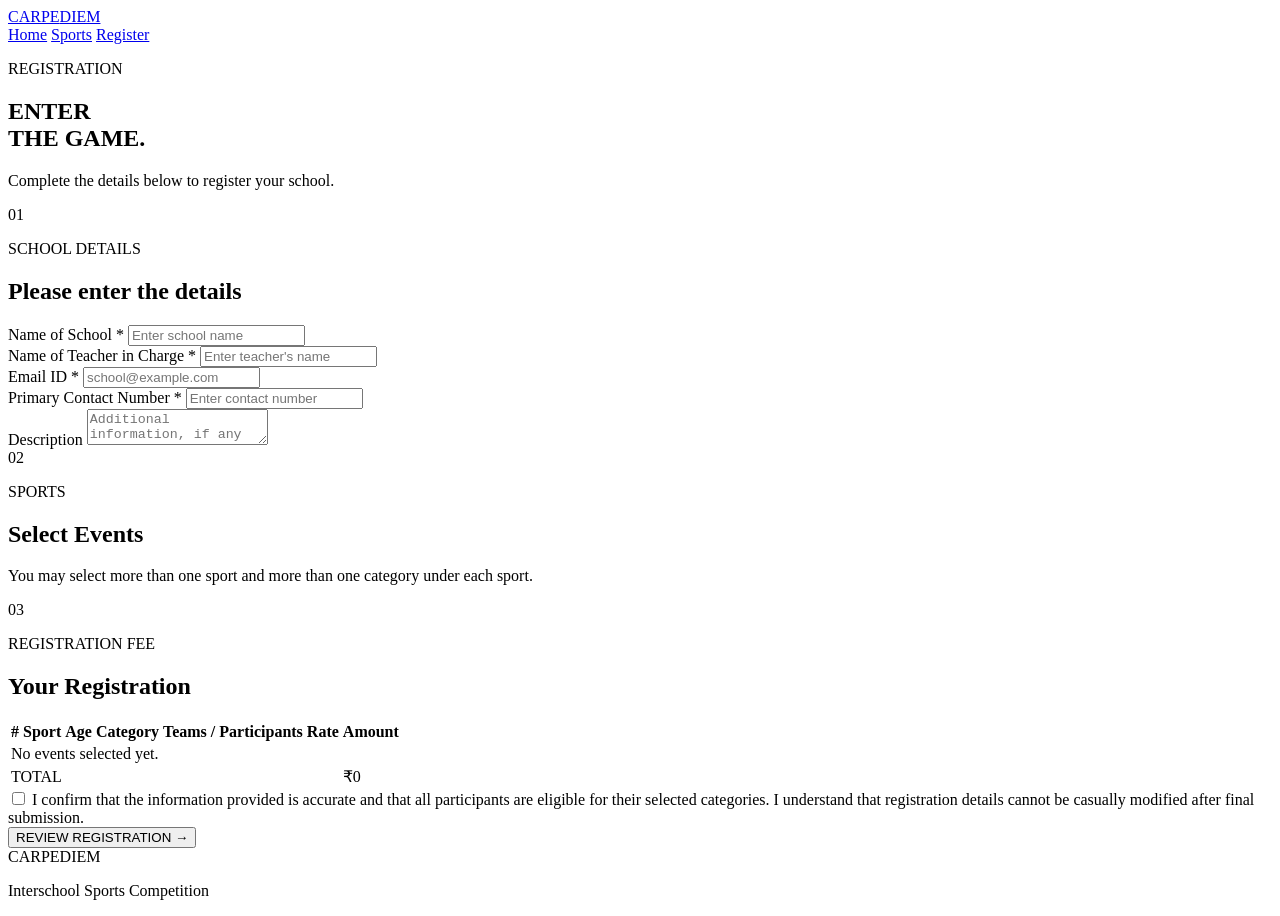
==== register.html @ 287fe861 "Create register.html" ====
<!DOCTYPE html>
<html lang="en">
<head>

<meta charset="UTF-8">
<meta name="viewport" content="width=device-width, initial-scale=1.0">

<title>Registration | Carpe Diem</title>

<link rel="stylesheet" href="css/style.css">

</head>

<body>

<header class="header">

    <a href="index.html" class="logo">
        CARPE<span>DIEM</span>
    </a>

    <nav>
        <a href="index.html">Home</a>
        <a href="sports.html">Sports</a>
        <a href="register.html" class="active nav-register">Register</a>
    </nav>

</header>


<main>

<section class="form-hero">

    <p class="eyebrow">REGISTRATION</p>

    <h1>ENTER<br><span>THE GAME.</span></h1>

    <p>
        Complete the details below to register your school.
    </p>

</section>


<section class="registration-wrapper">

<form id="registrationForm">


<div class="form-section">

    <div class="form-section-title">
        <span>01</span>
        <div>
            <p class="eyebrow">SCHOOL DETAILS</p>
            <h2>Please enter the details</h2>
        </div>
    </div>


    <div class="form-grid">

        <div class="form-group">

            <label>
                Name of School <span>*</span>
            </label>

            <input
                type="text"
                id="schoolName"
                required
                placeholder="Enter school name"
            >

        </div>


        <div class="form-group">

            <label>
                Name of Teacher in Charge <span>*</span>
            </label>

            <input
                type="text"
                id="teacherName"
                required
                placeholder="Enter teacher's name"
            >

        </div>


        <div class="form-group">

            <label>
                Email ID <span>*</span>
            </label>

            <input
                type="email"
                id="email"
                required
                placeholder="school@example.com"
            >

        </div>


        <div class="form-group">

            <label>
                Primary Contact Number <span>*</span>
            </label>

            <input
                type="tel"
                id="phone"
                required
                placeholder="Enter contact number"
            >

        </div>


        <div class="form-group full">

            <label>
                Description
            </label>

            <textarea
                id="description"
                placeholder="Additional information, if any"
            ></textarea>

        </div>

    </div>

</div>



<div class="form-section">

    <div class="form-section-title">

        <span>02</span>

        <div>
            <p class="eyebrow">SPORTS</p>

            <h2>Select Events</h2>

            <p class="section-note">
                You may select more than one sport and more than one
                category under each sport.
            </p>

        </div>

    </div>


    <div id="sportsContainer"></div>

</div>



<div class="form-section">

    <div class="form-section-title">

        <span>03</span>

        <div>

            <p class="eyebrow">REGISTRATION FEE</p>

            <h2>Your Registration</h2>

        </div>

    </div>


    <div class="table-wrapper">

        <table id="summaryTable">

            <thead>

                <tr>

                    <th>#</th>

                    <th>Sport</th>

                    <th>Age Category</th>

                    <th>Teams / Participants</th>

                    <th>Rate</th>

                    <th>Amount</th>

                </tr>

            </thead>


            <tbody id="summaryBody">

                <tr>

                    <td colspan="6" class="empty-row">
                        No events selected yet.
                    </td>

                </tr>

            </tbody>


            <tfoot>

                <tr>

                    <td colspan="5">
                        TOTAL
                    </td>

                    <td id="totalAmount">
                        ₹0
                    </td>

                </tr>

            </tfoot>

        </table>

    </div>

</div>



<div class="form-section disclaimer-section">

    <label class="checkbox-label">

        <input type="checkbox" id="disclaimer" required>

        <span>
            I confirm that the information provided is accurate and that
            all participants are eligible for their selected categories.
            I understand that registration details cannot be casually
            modified after final submission.
        </span>

    </label>

</div>



<div class="submit-area">

    <button type="submit" class="btn btn-gold">
        REVIEW REGISTRATION →
    </button>

</div>


</form>

</section>

</main>


<footer>

    <div class="footer-logo">
        CARPE<span>DIEM</span>
    </div>

    <p>Interschool Sports Competition</p>

</footer>


<script src="js/register.js"></script>

</body>
</html>
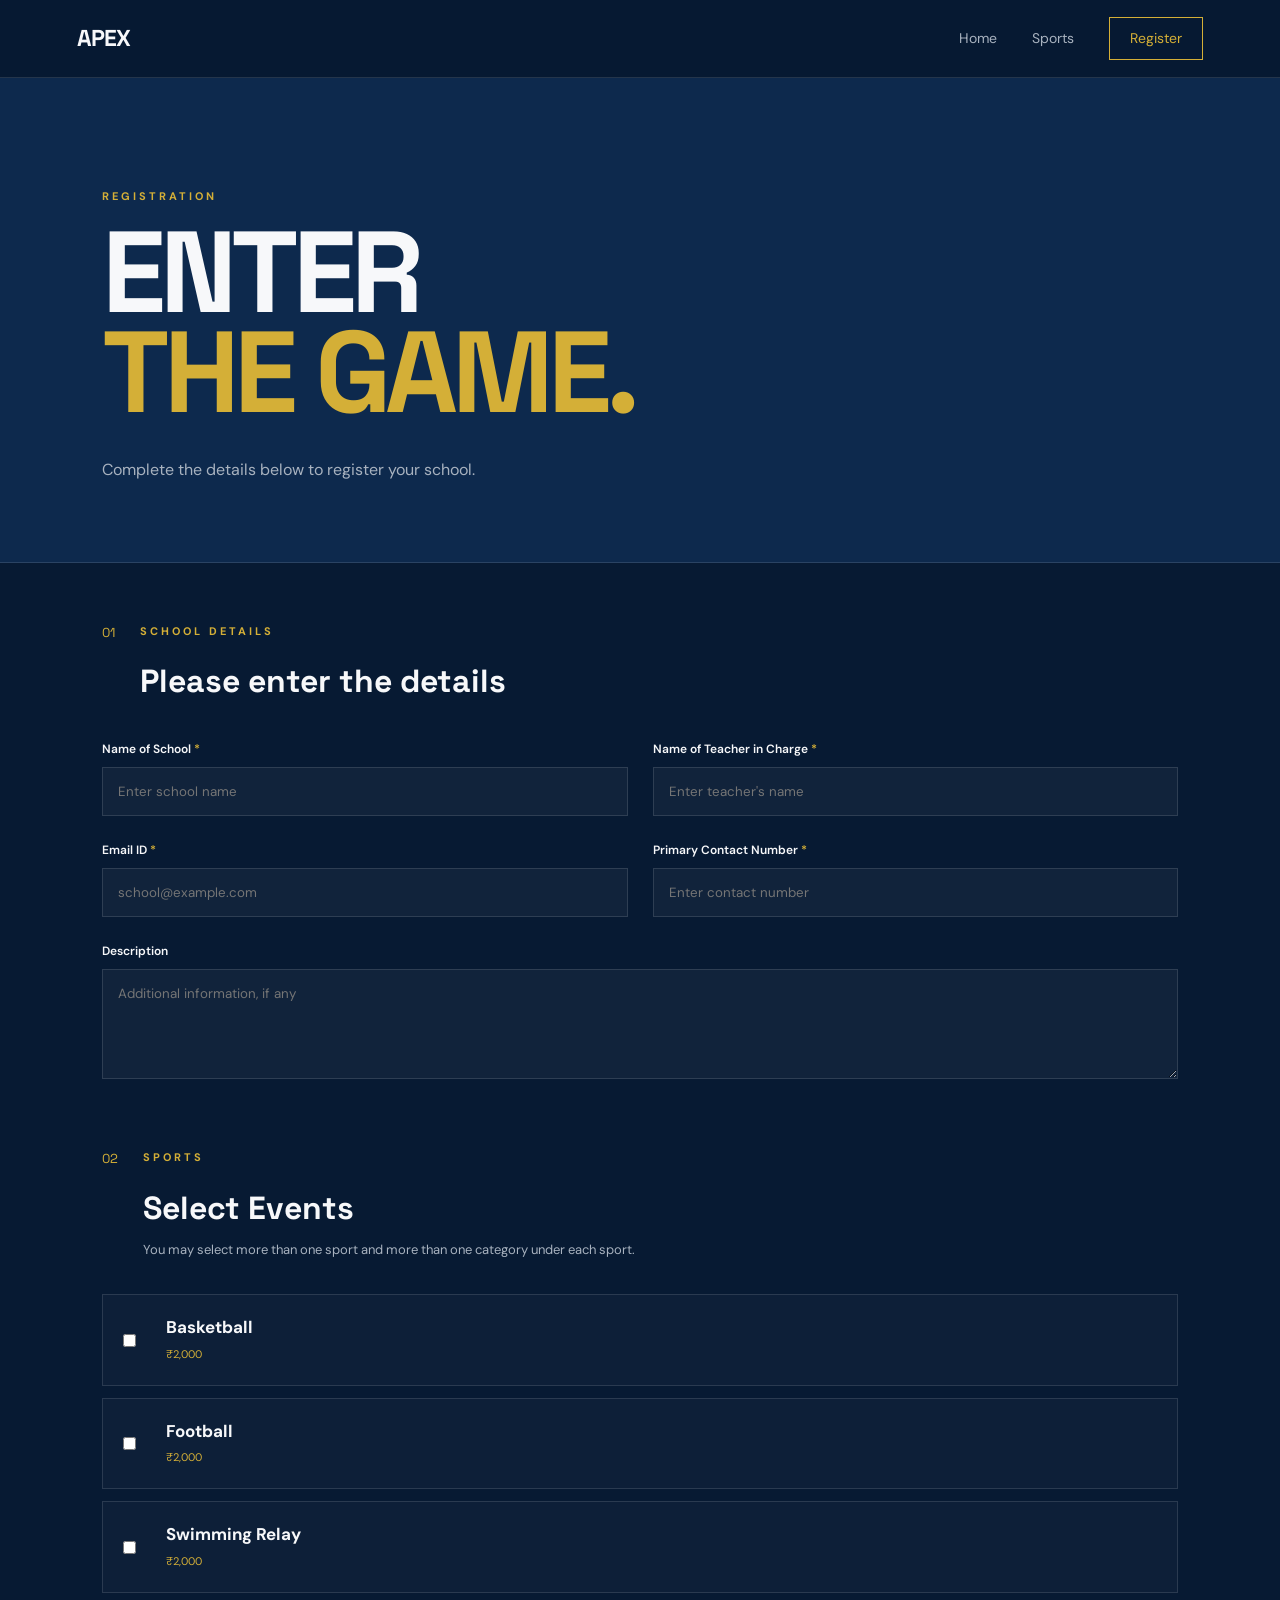
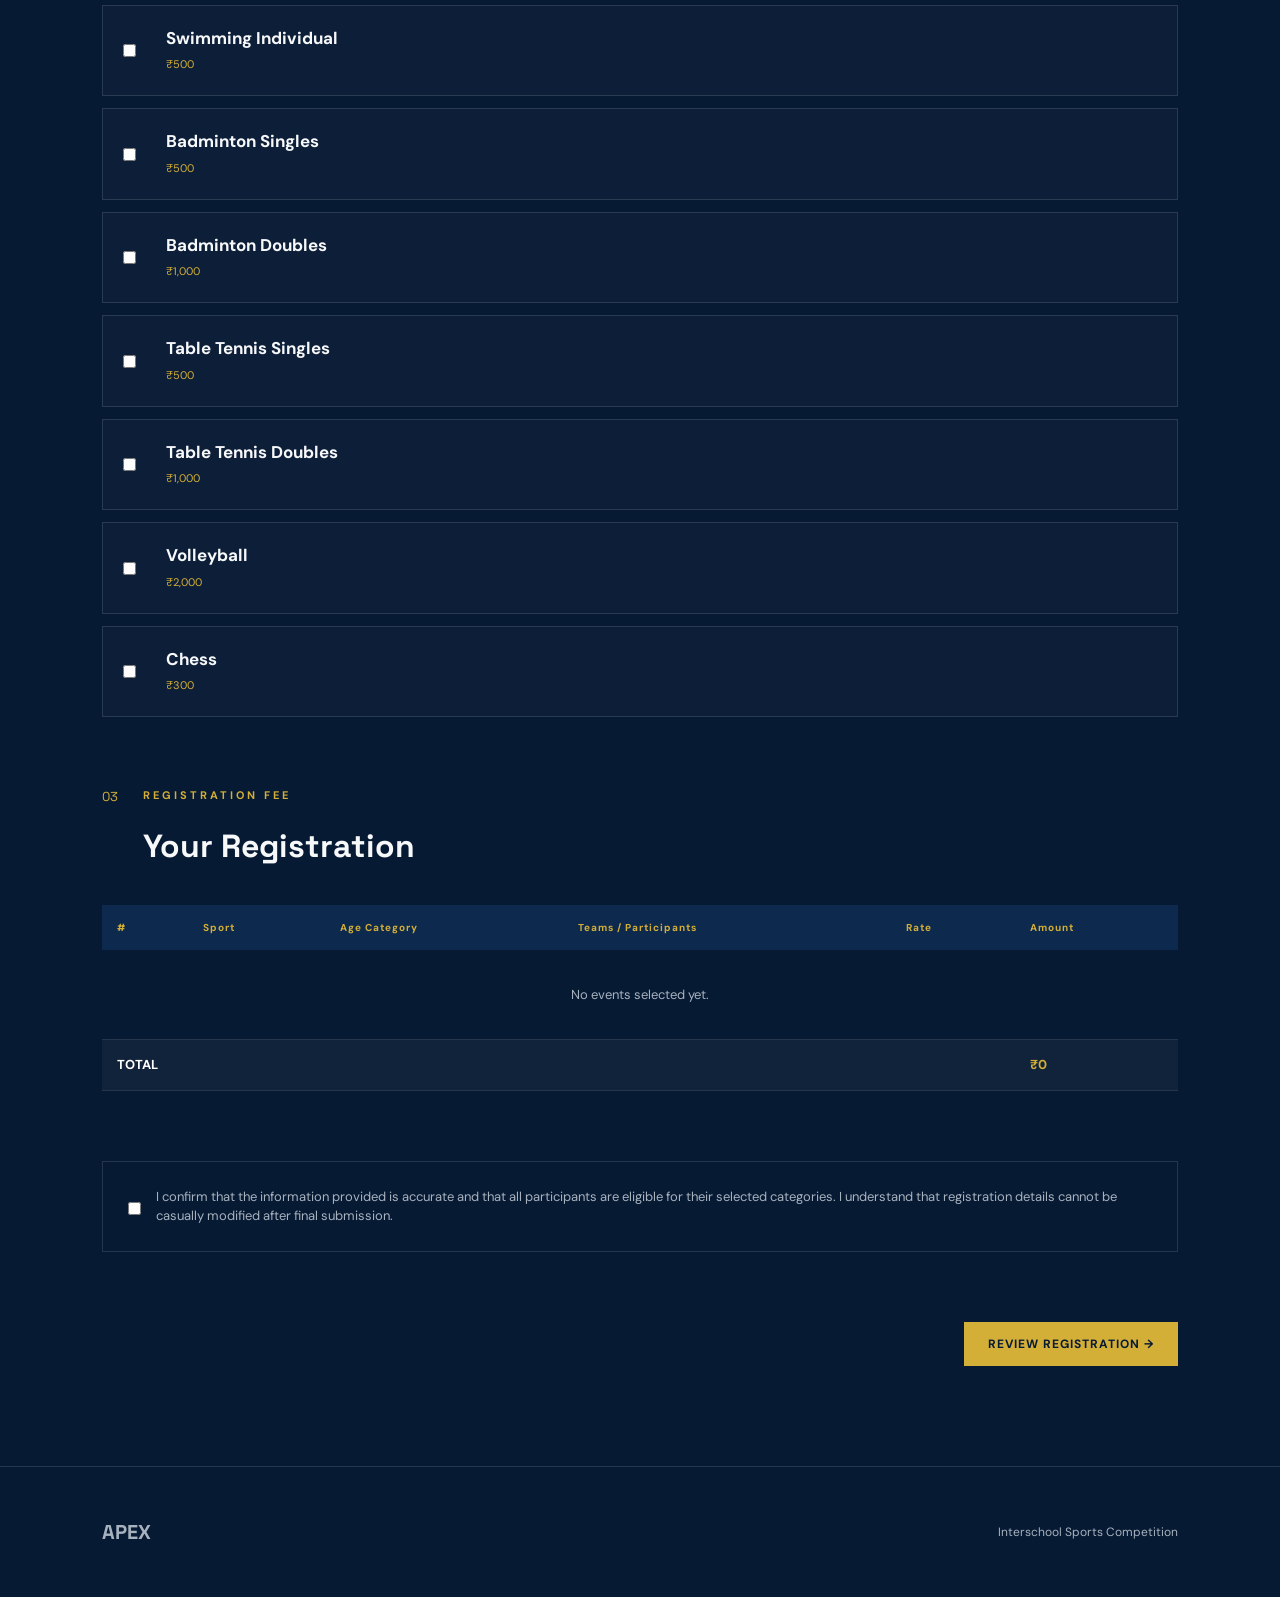
==== commit eb8e4bda: "Update register.html" ====
--- a/register.html
+++ b/register.html
@@ -5,7 +5,7 @@
 <meta charset="UTF-8">
 <meta name="viewport" content="width=device-width, initial-scale=1.0">
 
-<title>Registration | Carpe Diem</title>
+<title>Registration | APEX</title>
 
 <link rel="stylesheet" href="css/style.css">
 
@@ -16,7 +16,7 @@
 <header class="header">
 
     <a href="index.html" class="logo">
-        CARPE<span>DIEM</span>
+        APEX</span>
     </a>
 
     <nav>
@@ -288,7 +288,7 @@
 <footer>
 
     <div class="footer-logo">
-        CARPE<span>DIEM</span>
+        APEX</span>
     </div>
 
     <p>Interschool Sports Competition</p>
--- a/css/style.css
+++ b/css/style.css
@@ -0,0 +1,1760 @@
+@import url('https://fonts.googleapis.com/css2?family=DM+Sans:wght@400;500;600;700&family=Space+Grotesk:wght@400;500;600;700&display=swap');
+
+
+:root {
+
+    --navy: #071A33;
+    --blue: #0D294D;
+    --blue-light: #12385F;
+
+    --gold: #D4AF37;
+    --gold-light: #E8C766;
+
+    --white: #F7F8FA;
+    --muted: #A8B2BF;
+
+    --border: rgba(255,255,255,0.12);
+
+}
+
+
+* {
+
+    margin: 0;
+    padding: 0;
+    box-sizing: border-box;
+
+}
+
+
+html {
+
+    scroll-behavior: smooth;
+
+}
+
+
+body {
+
+    background: var(--navy);
+
+    color: var(--white);
+
+    font-family:
+        "DM Sans",
+        sans-serif;
+
+    line-height: 1.5;
+
+}
+
+
+a {
+
+    color: inherit;
+
+    text-decoration: none;
+
+}
+
+
+button,
+input,
+textarea {
+
+    font-family: inherit;
+
+}
+
+
+
+/* HEADER */
+
+.header {
+
+    height: 78px;
+
+    padding: 0 6vw;
+
+    display: flex;
+
+    align-items: center;
+
+    justify-content: space-between;
+
+    border-bottom:
+        1px solid var(--border);
+
+    position: sticky;
+
+    top: 0;
+
+    z-index: 100;
+
+    background:
+        rgba(7,26,51,0.95);
+
+    backdrop-filter: blur(15px);
+
+}
+
+
+.logo {
+
+    font-family:
+        "Space Grotesk",
+        sans-serif;
+
+    font-weight: 700;
+
+    font-size: 23px;
+
+    letter-spacing: -1px;
+
+}
+
+
+.logo span,
+.footer-logo span {
+
+    color: var(--gold);
+
+}
+
+
+nav {
+
+    display: flex;
+
+    align-items: center;
+
+    gap: 35px;
+
+}
+
+
+nav a {
+
+    color: var(--muted);
+
+    font-size: 14px;
+
+    transition: 0.2s;
+
+}
+
+
+nav a:hover,
+nav a.active {
+
+    color: white;
+
+}
+
+
+.nav-register {
+
+    padding:
+        10px 20px;
+
+    border:
+        1px solid var(--gold);
+
+    color: var(--gold) !important;
+
+}
+
+
+
+/* HERO */
+
+.hero {
+
+    min-height:
+        calc(100vh - 78px);
+
+    position: relative;
+
+    display: flex;
+
+    align-items: center;
+
+    padding:
+        8vw;
+
+    overflow: hidden;
+
+}
+
+
+.hero-bg {
+
+    position: absolute;
+
+    width: 600px;
+
+    height: 600px;
+
+    right: -150px;
+
+    top: 40px;
+
+    border-radius: 50%;
+
+    border:
+        1px solid rgba(212,175,55,0.2);
+
+}
+
+
+.hero-bg::after {
+
+    content: "";
+
+    position: absolute;
+
+    inset: 80px;
+
+    border-radius: 50%;
+
+    border:
+        1px solid rgba(212,175,55,0.12);
+
+}
+
+
+.hero-content {
+
+    position: relative;
+
+    z-index: 2;
+
+    max-width: 850px;
+
+}
+
+
+.eyebrow {
+
+    color: var(--gold);
+
+    font-size: 11px;
+
+    font-weight: 700;
+
+    letter-spacing: 3px;
+
+    margin-bottom: 18px;
+
+}
+
+
+.hero h1,
+.page-hero h1,
+.form-hero h1,
+.review-page h1,
+.success-page h1 {
+
+    font-family:
+        "Space Grotesk",
+        sans-serif;
+
+    font-size:
+        clamp(60px, 9vw, 125px);
+
+    line-height: 0.87;
+
+    letter-spacing: -6px;
+
+}
+
+
+.hero h1 span,
+.page-hero h1 span,
+.form-hero h1 span,
+.review-page h1 span,
+.success-page h1 span,
+.intro-section h2 span,
+.cta-section h2 span {
+
+    color: var(--gold);
+
+}
+
+
+.hero-text {
+
+    color: var(--muted);
+
+    max-width: 480px;
+
+    margin:
+        35px 0;
+
+    font-size: 17px;
+
+}
+
+
+.hero-buttons {
+
+    display: flex;
+
+    gap: 15px;
+
+    flex-wrap: wrap;
+
+}
+
+
+.btn {
+
+    display: inline-flex;
+
+    align-items: center;
+
+    justify-content: center;
+
+    padding:
+        14px 24px;
+
+    font-size: 12px;
+
+    font-weight: 700;
+
+    letter-spacing: 1px;
+
+    cursor: pointer;
+
+    border: none;
+
+    transition:
+        transform .2s,
+        background .2s;
+
+}
+
+
+.btn:hover {
+
+    transform:
+        translateY(-2px);
+
+}
+
+
+.btn-gold {
+
+    background: var(--gold);
+
+    color: var(--navy);
+
+}
+
+
+.btn-gold:hover {
+
+    background:
+        var(--gold-light);
+
+}
+
+
+.btn-outline {
+
+    border:
+        1px solid rgba(255,255,255,0.3);
+
+    color: white;
+
+    background: transparent;
+
+}
+
+
+.btn-outline:hover {
+
+    border-color:
+        var(--gold);
+
+    color: var(--gold);
+
+}
+
+
+.hero-number {
+
+    position: absolute;
+
+    bottom: 35px;
+
+    right: 7vw;
+
+    color: var(--gold);
+
+    font-family:
+        "Space Grotesk";
+
+    font-size: 80px;
+
+    font-weight: 700;
+
+    opacity: .15;
+
+}
+
+
+
+/* INTRO */
+
+.intro-section {
+
+    padding:
+        130px 8vw;
+
+    display: grid;
+
+    grid-template-columns:
+        1fr 1fr;
+
+    gap: 10vw;
+
+    background: var(--blue);
+
+}
+
+
+.intro-section h2,
+.cta-section h2 {
+
+    font-family:
+        "Space Grotesk";
+
+    font-size:
+        clamp(45px, 6vw, 80px);
+
+    line-height: .95;
+
+    letter-spacing: -4px;
+
+}
+
+
+.intro-text {
+
+    align-self: end;
+
+    color: var(--muted);
+
+    font-size: 18px;
+
+    max-width: 500px;
+
+}
+
+
+
+/* SPORTS PREVIEW */
+
+.sports-preview {
+
+    padding:
+        130px 8vw;
+
+}
+
+
+.section-heading {
+
+    display: flex;
+
+    justify-content: space-between;
+
+    align-items: end;
+
+    margin-bottom: 50px;
+
+}
+
+
+.text-link {
+
+    color: var(--gold);
+
+    font-size: 12px;
+
+    font-weight: 700;
+
+    letter-spacing: 1px;
+
+}
+
+
+.preview-grid {
+
+    display: grid;
+
+    grid-template-columns:
+        repeat(4,1fr);
+
+    gap: 12px;
+
+}
+
+
+.sport-card {
+
+    min-height: 270px;
+
+    padding: 25px;
+
+    background: var(--blue);
+
+    border:
+        1px solid var(--border);
+
+    display: flex;
+
+    flex-direction: column;
+
+    justify-content: space-between;
+
+    transition:
+        transform .2s,
+        border-color .2s;
+
+}
+
+
+.sport-card:hover {
+
+    transform:
+        translateY(-6px);
+
+    border-color:
+        var(--gold);
+
+}
+
+
+.sport-card span {
+
+    color: var(--gold);
+
+    font-size: 12px;
+
+}
+
+
+.sport-card h3 {
+
+    font-family:
+        "Space Grotesk";
+
+    font-size: 25px;
+
+}
+
+
+.sport-card p {
+
+    color: var(--muted);
+
+    font-size: 12px;
+
+}
+
+
+
+/* CTA */
+
+.cta-section {
+
+    padding:
+        130px 8vw;
+
+    background:
+        var(--gold);
+
+    color: var(--navy);
+
+}
+
+
+.cta-section .eyebrow {
+
+    color: var(--navy);
+
+}
+
+
+.cta-section h2 span {
+
+    color: var(--blue);
+
+}
+
+
+.cta-section .btn-gold {
+
+    margin-top: 40px;
+
+    background: var(--navy);
+
+    color: white;
+
+}
+
+
+.cta-section.small {
+
+    padding:
+        100px 8vw;
+
+}
+
+
+
+/* PAGE HERO */
+
+.page-hero,
+.form-hero {
+
+    padding:
+        110px 8vw 80px;
+
+    border-bottom:
+        1px solid var(--border);
+
+}
+
+
+.page-hero p:last-child,
+.form-hero p:last-child {
+
+    max-width: 550px;
+
+    color: var(--muted);
+
+    margin-top: 35px;
+
+}
+
+
+
+/* SPORT DETAILS */
+
+.sports-list {
+
+    padding:
+        50px 8vw 100px;
+
+}
+
+
+.sport-detail {
+
+    border-top:
+        1px solid var(--border);
+
+}
+
+
+.sport-detail:last-child {
+
+    border-bottom:
+        1px solid var(--border);
+
+}
+
+
+.sport-header {
+
+    width: 100%;
+
+    padding:
+        30px 0;
+
+    background: none;
+
+    border: none;
+
+    color: white;
+
+    display: grid;
+
+    grid-template-columns:
+        70px 1fr 30px;
+
+    text-align: left;
+
+    align-items: center;
+
+    cursor: pointer;
+
+}
+
+
+.sport-index {
+
+    color: var(--gold);
+
+    font-size: 12px;
+
+}
+
+
+.sport-header h2 {
+
+    font-family:
+        "Space Grotesk";
+
+    font-size: 32px;
+
+}
+
+
+.sport-header p {
+
+    color: var(--muted);
+
+    font-size: 13px;
+
+    margin-top: 3px;
+
+}
+
+
+.expand {
+
+    font-size: 28px;
+
+    color: var(--gold);
+
+    transition:
+        transform .25s;
+
+}
+
+
+.sport-detail.open .expand {
+
+    transform:
+        rotate(45deg);
+
+}
+
+
+.sport-rules {
+
+    max-height: 0;
+
+    overflow: hidden;
+
+    transition:
+        max-height .4s ease;
+
+}
+
+
+.sport-detail.open .sport-rules {
+
+    max-height: 700px;
+
+}
+
+
+.rule-grid {
+
+    padding:
+        5px 70px 45px;
+
+    display: grid;
+
+    grid-template-columns:
+        .8fr .8fr 2fr;
+
+    gap: 40px;
+
+}
+
+
+.rule-grid h4 {
+
+    color: var(--gold);
+
+    font-size: 10px;
+
+    letter-spacing: 2px;
+
+    margin-bottom: 15px;
+
+}
+
+
+.rule-grid p {
+
+    color: var(--muted);
+
+    font-size: 14px;
+
+}
+
+
+.rules ul {
+
+    padding-left: 18px;
+
+    color: var(--muted);
+
+}
+
+
+.rules li {
+
+    margin-bottom: 8px;
+
+}
+
+
+
+/* REGISTRATION */
+
+.form-hero {
+
+    background:
+        var(--blue);
+
+}
+
+
+.registration-wrapper {
+
+    padding:
+        60px 8vw 100px;
+
+}
+
+
+.form-section {
+
+    margin-bottom: 70px;
+
+}
+
+
+.form-section-title {
+
+    display: flex;
+
+    gap: 25px;
+
+    margin-bottom: 35px;
+
+}
+
+
+.form-section-title > span {
+
+    color: var(--gold);
+
+    font-family:
+        "Space Grotesk";
+
+    font-size: 13px;
+
+}
+
+
+.form-section-title h2 {
+
+    font-family:
+        "Space Grotesk";
+
+    font-size: 32px;
+
+}
+
+
+.section-note {
+
+    color: var(--muted);
+
+    font-size: 13px;
+
+    margin-top: 8px;
+
+}
+
+
+.form-grid {
+
+    display: grid;
+
+    grid-template-columns:
+        1fr 1fr;
+
+    gap: 25px;
+
+}
+
+
+.form-group {
+
+    display: flex;
+
+    flex-direction: column;
+
+}
+
+
+.form-group.full {
+
+    grid-column:
+        1 / -1;
+
+}
+
+
+.form-group label {
+
+    font-size: 12px;
+
+    font-weight: 600;
+
+    margin-bottom: 9px;
+
+}
+
+
+.form-group label span {
+
+    color: var(--gold);
+
+}
+
+
+.form-group input,
+.form-group textarea {
+
+    width: 100%;
+
+    padding: 15px;
+
+    background:
+        rgba(255,255,255,0.04);
+
+    border:
+        1px solid var(--border);
+
+    color: white;
+
+    outline: none;
+
+}
+
+
+.form-group input:focus,
+.form-group textarea:focus {
+
+    border-color:
+        var(--gold);
+
+}
+
+
+.form-group textarea {
+
+    min-height: 110px;
+
+    resize: vertical;
+
+}
+
+
+
+/* EVENT SELECTOR */
+
+.event-selector {
+
+    border:
+        1px solid var(--border);
+
+    margin-bottom: 12px;
+
+    background:
+        rgba(255,255,255,.025);
+
+}
+
+
+.event-title {
+
+    padding: 20px;
+
+}
+
+
+.sport-checkbox {
+
+    display: flex;
+
+    align-items: center;
+
+    gap: 15px;
+
+    cursor: pointer;
+
+}
+
+
+.sport-checkbox input,
+.age-row input[type="checkbox"] {
+
+    accent-color:
+        var(--gold);
+
+}
+
+
+.sport-checkbox strong {
+
+    display: block;
+
+    font-size: 17px;
+
+}
+
+
+.sport-checkbox small {
+
+    color: var(--gold);
+
+    font-size: 11px;
+
+}
+
+
+.age-options {
+
+    display: none;
+
+    border-top:
+        1px solid var(--border);
+
+    padding: 20px;
+
+}
+
+
+.age-options.visible {
+
+    display: block;
+
+}
+
+
+.age-options > p {
+
+    color: var(--muted);
+
+    font-size: 12px;
+
+    margin-bottom: 15px;
+
+}
+
+
+.age-row {
+
+    display: flex;
+
+    justify-content: space-between;
+
+    align-items: center;
+
+    padding:
+        12px 0;
+
+    border-bottom:
+        1px solid rgba(255,255,255,.06);
+
+}
+
+
+.age-row:last-child {
+
+    border-bottom: none;
+
+}
+
+
+.age-row label {
+
+    display: flex;
+
+    gap: 10px;
+
+    align-items: center;
+
+}
+
+
+.quantity-input {
+
+    width: 80px;
+
+    padding: 8px;
+
+    background:
+        rgba(255,255,255,.05);
+
+    color: white;
+
+    border:
+        1px solid var(--border);
+
+}
+
+
+.quantity-input:disabled {
+
+    opacity: .3;
+
+}
+
+
+
+/* TABLE */
+
+.table-wrapper {
+
+    overflow-x: auto;
+
+}
+
+
+table {
+
+    width: 100%;
+
+    border-collapse: collapse;
+
+    min-width: 700px;
+
+}
+
+
+th {
+
+    color: var(--gold);
+
+    text-align: left;
+
+    font-size: 10px;
+
+    letter-spacing: 1px;
+
+    padding:
+        15px;
+
+    background:
+        var(--blue);
+
+}
+
+
+td {
+
+    padding:
+        15px;
+
+    border-bottom:
+        1px solid var(--border);
+
+    color: var(--muted);
+
+    font-size: 13px;
+
+}
+
+
+tfoot td {
+
+    color: white;
+
+    font-weight: 700;
+
+    background:
+        rgba(255,255,255,.04);
+
+}
+
+
+tfoot td:last-child {
+
+    color: var(--gold);
+
+}
+
+
+.empty-row {
+
+    text-align: center;
+
+    padding: 35px;
+
+}
+
+
+.disclaimer-section {
+
+    border:
+        1px solid var(--border);
+
+    padding: 25px;
+
+}
+
+
+.checkbox-label {
+
+    display: flex;
+
+    gap: 15px;
+
+    color: var(--muted);
+
+    font-size: 13px;
+
+}
+
+
+.checkbox-label input {
+
+    accent-color:
+        var(--gold);
+
+    margin-top: 4px;
+
+}
+
+
+.submit-area {
+
+    display: flex;
+
+    justify-content: flex-end;
+
+}
+
+
+
+/* REVIEW */
+
+.review-page {
+
+    padding:
+        100px 8vw;
+
+    max-width: 1200px;
+
+    margin: auto;
+
+}
+
+
+.review-intro {
+
+    color: var(--muted);
+
+    margin:
+        30px 0 50px;
+
+}
+
+
+.review-card {
+
+    border:
+        1px solid var(--border);
+
+    margin-bottom: 25px;
+
+    background:
+        rgba(255,255,255,.025);
+
+}
+
+
+.review-card-header {
+
+    padding: 22px;
+
+    border-bottom:
+        1px solid var(--border);
+
+    display: flex;
+
+    gap: 20px;
+
+    align-items: center;
+
+}
+
+
+.review-card-header span {
+
+    color: var(--gold);
+
+}
+
+
+.review-card-header h2 {
+
+    font-family:
+        "Space Grotesk";
+
+    font-size: 22px;
+
+}
+
+
+.review-details {
+
+    display: grid;
+
+    grid-template-columns:
+        repeat(2,1fr);
+
+    gap: 25px;
+
+    padding: 30px;
+
+}
+
+
+.review-details small {
+
+    display: block;
+
+    color: var(--gold);
+
+    font-size: 10px;
+
+    letter-spacing: 1px;
+
+    margin-bottom: 5px;
+
+}
+
+
+.review-details strong {
+
+    font-size: 14px;
+
+    font-weight: 500;
+
+}
+
+
+.review-card .table-wrapper {
+
+    padding: 0 20px 20px;
+
+}
+
+
+.final-warning {
+
+    border-left:
+        3px solid var(--gold);
+
+    padding:
+        18px 22px;
+
+    margin:
+        35px 0;
+
+    background:
+        rgba(212,175,55,.05);
+
+}
+
+
+.final-warning strong {
+
+    color: var(--gold);
+
+    font-size: 11px;
+
+}
+
+
+.final-warning p {
+
+    color: var(--muted);
+
+    font-size: 13px;
+
+    margin-top: 6px;
+
+}
+
+
+.review-buttons {
+
+    display: flex;
+
+    justify-content: space-between;
+
+    gap: 15px;
+
+}
+
+
+
+/* SUCCESS */
+
+.success-page {
+
+    min-height:
+        calc(100vh - 78px);
+
+    display: flex;
+
+    flex-direction: column;
+
+    align-items: center;
+
+    justify-content: center;
+
+    text-align: center;
+
+    padding: 60px 20px;
+
+}
+
+
+.success-number {
+
+    width: 70px;
+
+    height: 70px;
+
+    border:
+        1px solid var(--gold);
+
+    color: var(--gold);
+
+    display: flex;
+
+    align-items: center;
+
+    justify-content: center;
+
+    font-size: 30px;
+
+    margin-bottom: 35px;
+
+}
+
+
+.success-text {
+
+    color: var(--muted);
+
+    margin:
+        30px 0;
+
+}
+
+
+.registration-id {
+
+    padding:
+        18px 30px;
+
+    border:
+        1px solid var(--border);
+
+    margin-bottom: 35px;
+
+}
+
+
+.registration-id small {
+
+    display: block;
+
+    color: var(--gold);
+
+    font-size: 9px;
+
+    letter-spacing: 2px;
+
+    margin-bottom: 5px;
+
+}
+
+
+.registration-id strong {
+
+    font-family:
+        "Space Grotesk";
+
+    font-size: 22px;
+
+    letter-spacing: 2px;
+
+}
+
+
+.success-actions {
+
+    display: flex;
+
+    gap: 12px;
+
+}
+
+
+
+/* FOOTER */
+
+footer {
+
+    padding:
+        50px 8vw;
+
+    border-top:
+        1px solid var(--border);
+
+    display: flex;
+
+    justify-content: space-between;
+
+    align-items: center;
+
+    color: var(--muted);
+
+    font-size: 12px;
+
+}
+
+
+.footer-logo {
+
+    font-family:
+        "Space Grotesk";
+
+    font-size: 20px;
+
+    font-weight: 700;
+
+}
+
+
+
+/* MOBILE */
+
+@media(max-width: 800px) {
+
+    .header {
+
+        padding:
+            0 5vw;
+
+    }
+
+
+    nav {
+
+        gap: 15px;
+
+    }
+
+
+    nav a:not(.nav-register) {
+
+        display: none;
+
+    }
+
+
+    .hero,
+    .page-hero,
+    .form-hero {
+
+        padding:
+            80px 6vw;
+
+    }
+
+
+    .hero h1,
+    .page-hero h1,
+    .form-hero h1,
+    .review-page h1,
+    .success-page h1 {
+
+        font-size: 65px;
+
+        letter-spacing: -4px;
+
+    }
+
+
+    .intro-section {
+
+        grid-template-columns: 1fr;
+
+        padding:
+            80px 6vw;
+
+    }
+
+
+    .sports-preview {
+
+        padding:
+            80px 6vw;
+
+    }
+
+
+    .preview-grid {
+
+        grid-template-columns:
+            1fr 1fr;
+
+    }
+
+
+    .section-heading {
+
+        align-items: start;
+
+        flex-direction: column;
+
+        gap: 25px;
+
+    }
+
+
+    .sports-list {
+
+        padding:
+            30px 6vw 70px;
+
+    }
+
+
+    .sport-header {
+
+        grid-template-columns:
+            45px 1fr 25px;
+
+    }
+
+
+    .sport-header h2 {
+
+        font-size: 23px;
+
+    }
+
+
+    .rule-grid {
+
+        grid-template-columns:
+            1fr;
+
+        padding:
+            5px 45px 35px;
+
+        gap: 25px;
+
+    }
+
+
+    .registration-wrapper {
+
+        padding:
+            40px 6vw 70px;
+
+    }
+
+
+    .form-grid {
+
+        grid-template-columns:
+            1fr;
+
+    }
+
+
+    .form-group.full {
+
+        grid-column:
+            auto;
+
+    }
+
+
+    .review-details {
+
+        grid-template-columns:
+            1fr;
+
+    }
+
+
+    .review-buttons {
+
+        flex-direction: column;
+
+    }
+
+
+    .review-buttons .btn {
+
+        width: 100%;
+
+    }
+
+
+    footer {
+
+        flex-direction: column;
+
+        align-items: start;
+
+        gap: 12px;
+
+    }
+
+}
+
+
+@media(max-width: 500px) {
+
+    .preview-grid {
+
+        grid-template-columns:
+            1fr;
+
+    }
+
+
+    .hero h1,
+    .page-hero h1,
+    .form-hero h1,
+    .review-page h1,
+    .success-page h1 {
+
+        font-size: 52px;
+
+    }
+
+}
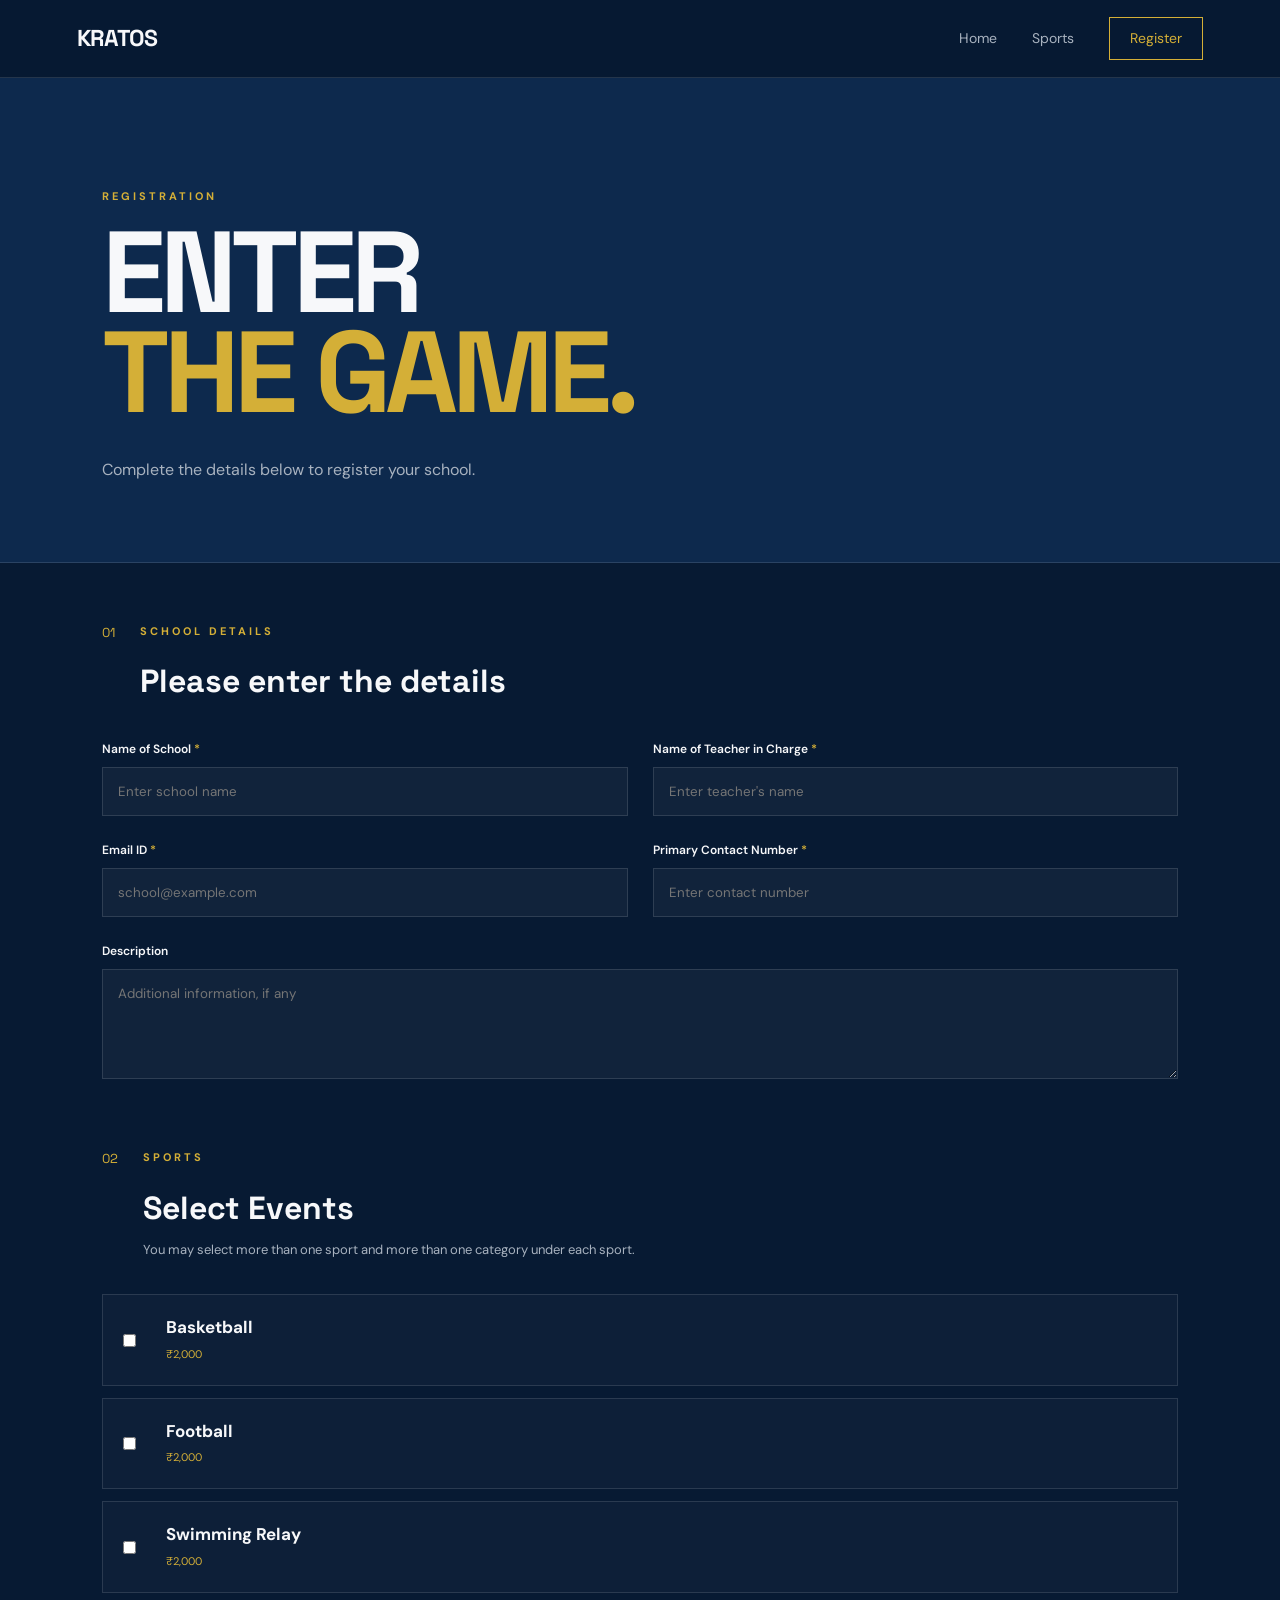
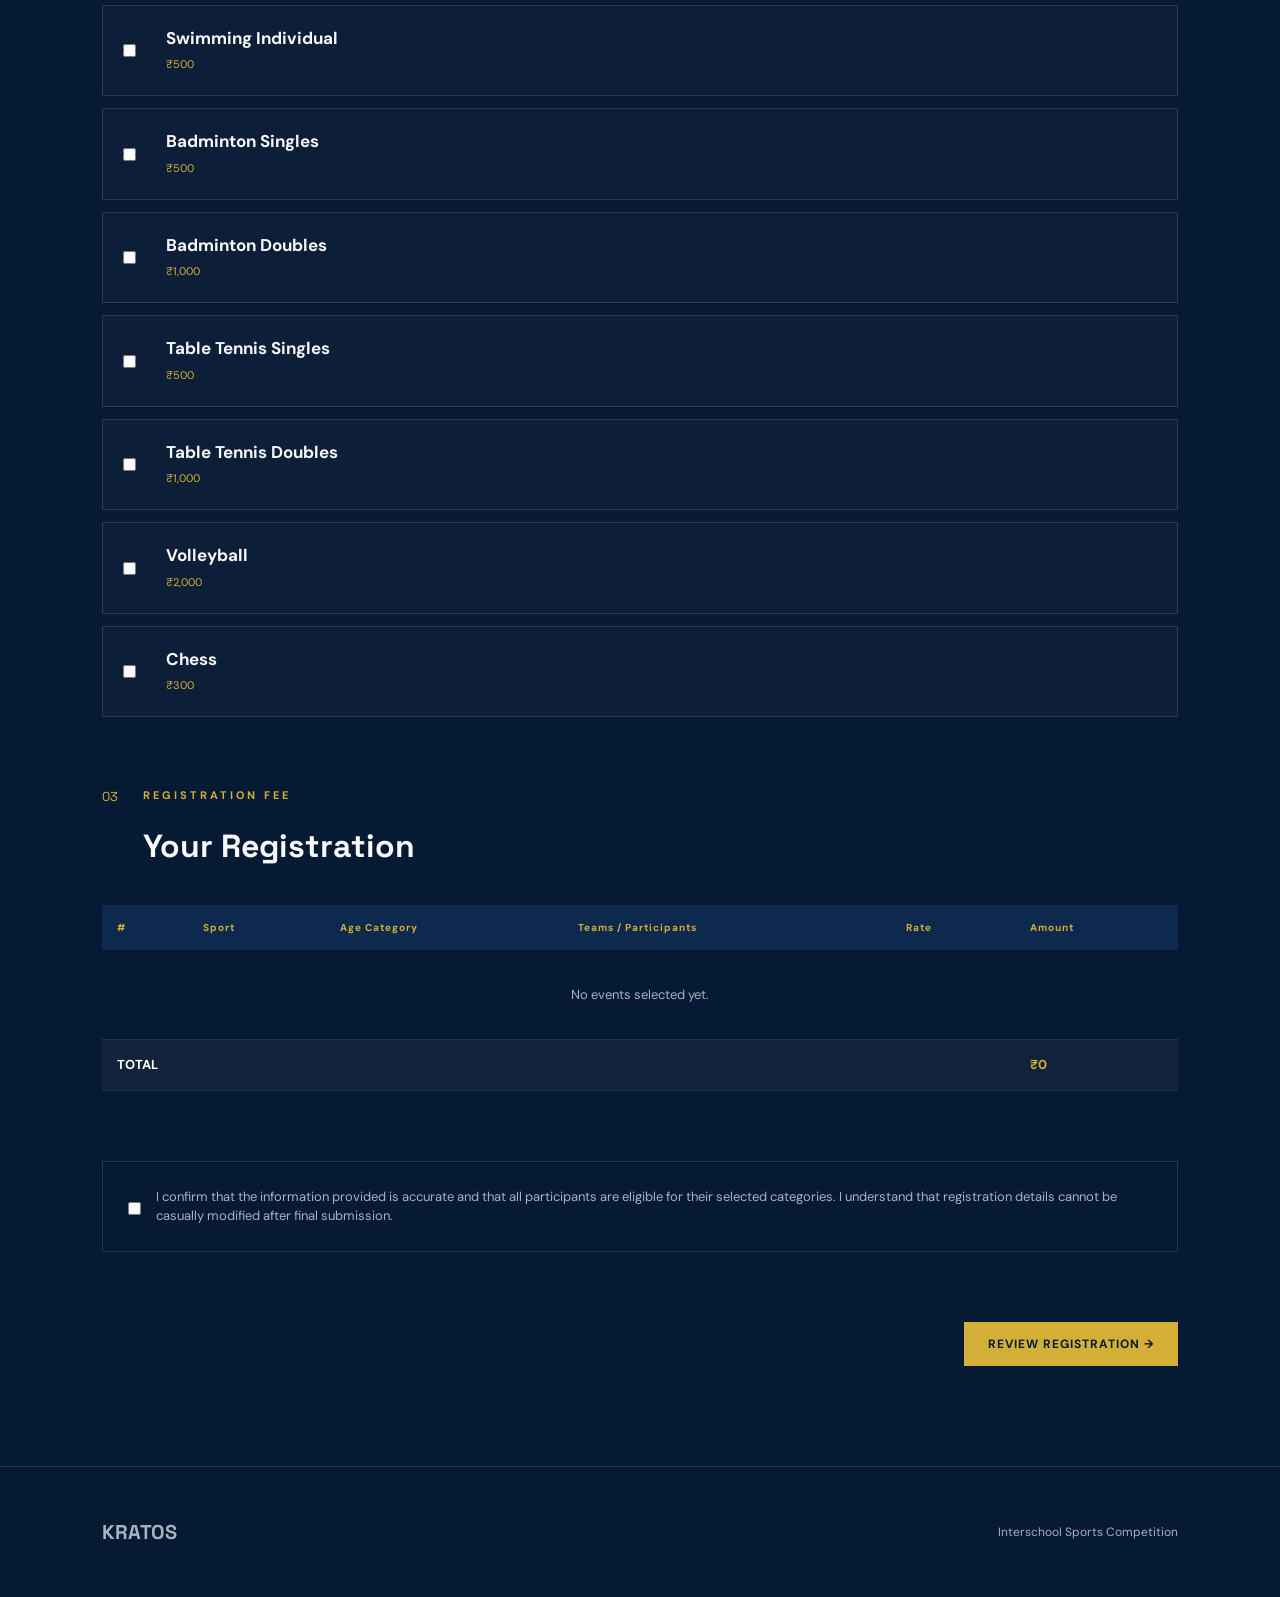
==== commit 81ec8658: "Update register.html" ====
--- a/register.html
+++ b/register.html
@@ -5,7 +5,7 @@
 <meta charset="UTF-8">
 <meta name="viewport" content="width=device-width, initial-scale=1.0">
 
-<title>Registration | APEX</title>
+<title>Registration | KRATOS</title>
 
 <link rel="stylesheet" href="css/style.css">
 
@@ -16,7 +16,7 @@
 <header class="header">
 
     <a href="index.html" class="logo">
-        APEX</span>
+        KRATOS</span>
     </a>
 
     <nav>
@@ -288,7 +288,7 @@
 <footer>
 
     <div class="footer-logo">
-        APEX</span>
+        KRATOS</span>
     </div>
 
     <p>Interschool Sports Competition</p>
--- a/css/style.css
+++ b/css/style.css
@@ -177,10 +177,10 @@
 
     display: flex;
 
-    align-items: center;
+    align-items: flex-start;
 
     padding:
-        8vw;
+        0 8vw 8vw;
 
     overflow: hidden;
 
@@ -224,15 +224,17 @@
 
 
 .hero-content {
-
     position: relative;
-
     z-index: 2;
-
-    max-width: 850px;
-
-}
-
+    max-width: none;
+    width: 100%;
+}
+.hero-image {
+    width: 100vw;
+    max-width: none;
+    display: block;
+    margin-left: -8vw;
+}
 
 .eyebrow {
 
@@ -408,19 +410,15 @@
 /* INTRO */
 
 .intro-section {
-
-    padding:
-        130px 8vw;
-
-    display: grid;
-
-    grid-template-columns:
-        1fr 1fr;
-
-    gap: 10vw;
-
+    padding: 100px 0;
     background: var(--blue);
-
+    overflow: hidden;
+}
+
+.event-slogan {
+    width: 100%;
+    height: auto;
+    display: block;
 }
 
 
@@ -1758,3 +1756,19 @@
     }
 
 }
+.logo {
+    display: flex;
+    align-items: center;
+    gap: 10px;
+}
+
+.logo img {
+    width: 38px;
+    height: 38px;
+    object-fit: contain;
+}
+
+.logo span {
+    font-size: 22px;
+    font-weight: 700;
+}
